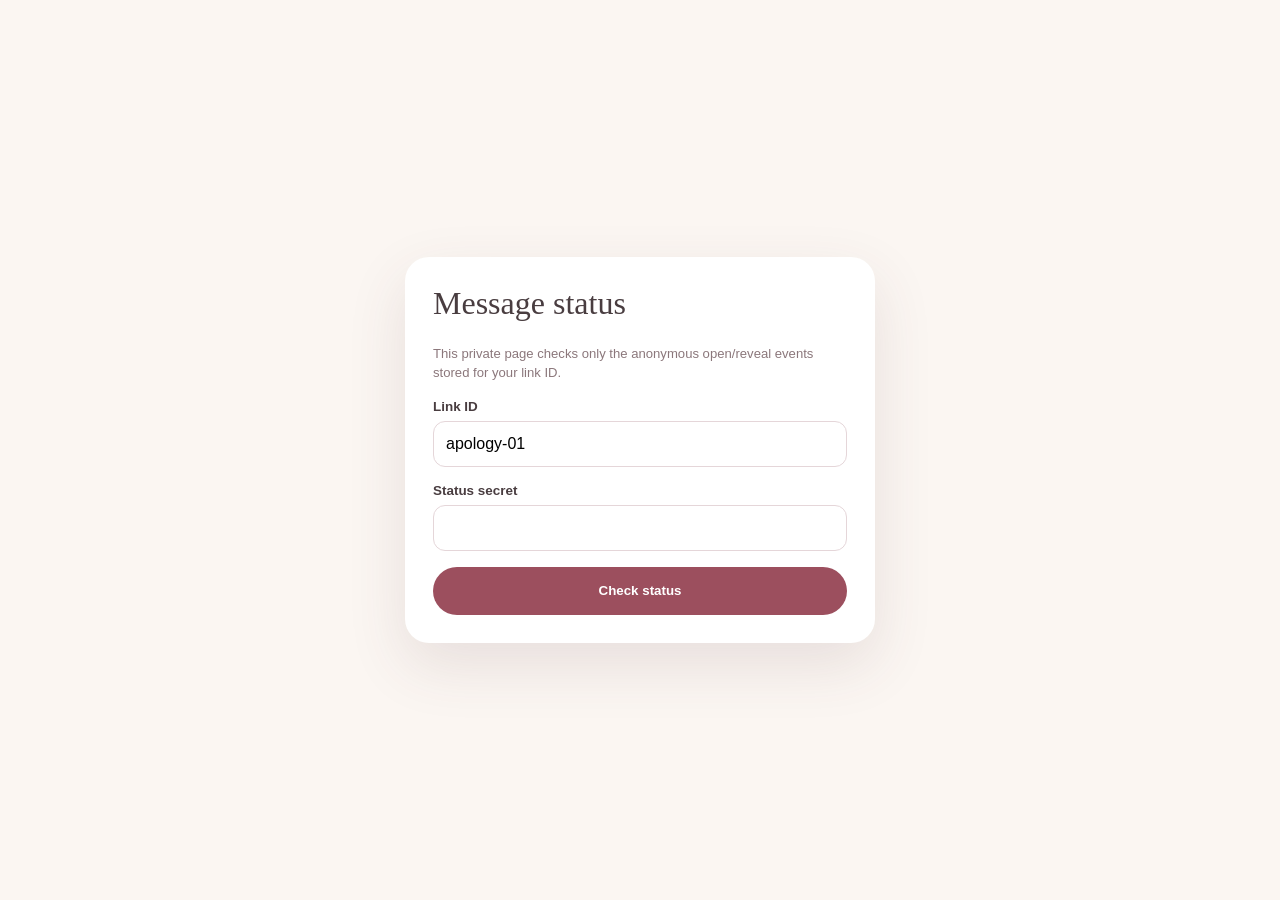
==== status.html @ ede58d1e "Add files via upload" ====
<!DOCTYPE html>
<html lang="en">
<head>
  <meta charset="UTF-8" />
  <meta name="viewport" content="width=device-width, initial-scale=1.0" />
  <title>Message Status</title>
  <style>
    * { box-sizing: border-box; }
    body {
      margin: 0;
      min-height: 100vh;
      display: grid;
      place-items: center;
      padding: 20px;
      font-family: Arial, Helvetica, sans-serif;
      color: #493d40;
      background: #fbf6f2;
    }
    .card {
      width: min(100%, 470px);
      padding: 28px;
      border-radius: 24px;
      background: #fff;
      box-shadow: 0 22px 60px rgba(94,61,68,.12);
    }
    h1 { margin-top: 0; font-family: Georgia, serif; font-weight: 500; }
    label { display:block; margin: 16px 0 7px; font-size:.84rem; font-weight:700; }
    input {
      width:100%; min-height:46px; border:1px solid #e5d6d9; border-radius:12px;
      padding:10px 12px; font:inherit;
    }
    button {
      width:100%; min-height:48px; margin-top:16px; border:0; border-radius:999px;
      background:#9c4f5e; color:#fff; font-weight:700; cursor:pointer;
    }
    .result {
      margin-top:20px; padding:17px; border-radius:16px; background:#fbf5f6;
      line-height:1.65; display:none;
    }
    .yes { font-weight:700; color:#7c3d49; }
    .muted { color:#8b777b; font-size:.82rem; line-height:1.5; }
  </style>
</head>
<body>
  <main class="card">
    <h1>Message status</h1>
    <p class="muted">This private page checks only the anonymous open/reveal events stored for your link ID.</p>

    <label for="linkId">Link ID</label>
    <input id="linkId" value="apology-01" />

    <label for="secret">Status secret</label>
    <input id="secret" type="password" autocomplete="current-password" />

    <button id="checkBtn">Check status</button>

    <div id="result" class="result"></div>
  </main>

  <script>
    const btn = document.getElementById("checkBtn");
    const result = document.getElementById("result");

    btn.addEventListener("click", async () => {
      result.style.display = "block";
      result.textContent = "Checking...";

      try {
        const linkId = encodeURIComponent(document.getElementById("linkId").value.trim());
        const secret = document.getElementById("secret").value;

        const response = await fetch(`/api/status?linkId=${linkId}`, {
          headers: { "x-status-secret": secret }
        });

        const data = await response.json();

        if (!response.ok || !data.ok) {
          result.textContent = data.error || "Could not check status.";
          return;
        }

        const opened = data.opened ? "Yes" : "Not yet";
        const revealed = data.messageRevealed ? "Yes" : "Not yet";
        const openedTime = data.lastOpenedAt ? new Date(data.lastOpenedAt).toLocaleString() : "—";
        const revealedTime = data.lastRevealedAt ? new Date(data.lastRevealedAt).toLocaleString() : "—";

        result.innerHTML = `
          <div><span class="yes">Link opened:</span> ${opened}</div>
          <div><span class="yes">Message revealed:</span> ${revealed}</div>
          <div><span class="yes">Last opened:</span> ${openedTime}</div>
          <div><span class="yes">Last revealed:</span> ${revealedTime}</div>
        `;
      } catch (_) {
        result.textContent = "Could not check status.";
      }
    });
  </script>
</body>
</html>
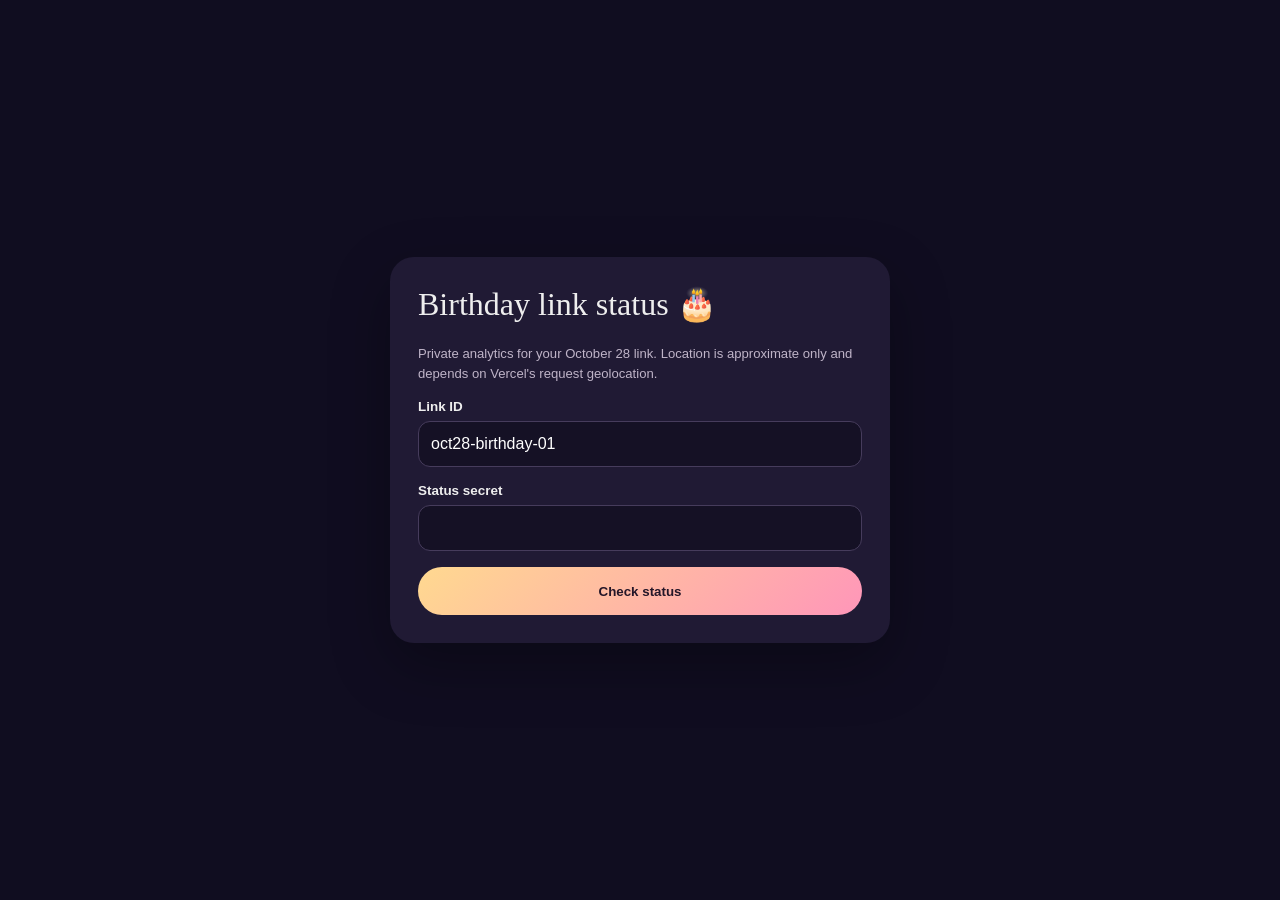
==== commit b0650ff5: "Add files via upload" ====
--- a/status.html
+++ b/status.html
@@ -3,98 +3,34 @@
 <head>
   <meta charset="UTF-8" />
   <meta name="viewport" content="width=device-width, initial-scale=1.0" />
-  <title>Message Status</title>
+  <title>Birthday Link Status</title>
   <style>
-    * { box-sizing: border-box; }
-    body {
-      margin: 0;
-      min-height: 100vh;
-      display: grid;
-      place-items: center;
-      padding: 20px;
-      font-family: Arial, Helvetica, sans-serif;
-      color: #493d40;
-      background: #fbf6f2;
-    }
-    .card {
-      width: min(100%, 470px);
-      padding: 28px;
-      border-radius: 24px;
-      background: #fff;
-      box-shadow: 0 22px 60px rgba(94,61,68,.12);
-    }
-    h1 { margin-top: 0; font-family: Georgia, serif; font-weight: 500; }
-    label { display:block; margin: 16px 0 7px; font-size:.84rem; font-weight:700; }
-    input {
-      width:100%; min-height:46px; border:1px solid #e5d6d9; border-radius:12px;
-      padding:10px 12px; font:inherit;
-    }
-    button {
-      width:100%; min-height:48px; margin-top:16px; border:0; border-radius:999px;
-      background:#9c4f5e; color:#fff; font-weight:700; cursor:pointer;
-    }
-    .result {
-      margin-top:20px; padding:17px; border-radius:16px; background:#fbf5f6;
-      line-height:1.65; display:none;
-    }
-    .yes { font-weight:700; color:#7c3d49; }
-    .muted { color:#8b777b; font-size:.82rem; line-height:1.5; }
+    *{box-sizing:border-box}body{margin:0;min-height:100vh;display:grid;place-items:center;padding:20px;font-family:Arial,sans-serif;color:#eee;background:#100d20}.card{width:min(100%,500px);padding:28px;border-radius:24px;background:#201a34;box-shadow:0 22px 60px rgba(0,0,0,.3)}h1{margin-top:0;font-family:Georgia,serif;font-weight:500}.muted{color:#bfb4c8;font-size:.82rem;line-height:1.5}label{display:block;margin:16px 0 7px;font-size:.84rem;font-weight:700}input{width:100%;min-height:46px;border:1px solid #463c5c;border-radius:12px;padding:10px 12px;font:inherit;color:#fff;background:#151125}button{width:100%;min-height:48px;margin-top:16px;border:0;border-radius:999px;background:linear-gradient(135deg,#ffd990,#ff96b9);color:#241628;font-weight:800;cursor:pointer}.result{margin-top:20px;padding:17px;border-radius:16px;background:#171229;line-height:1.7;display:none}.key{font-weight:800;color:#ffd990}.warn{margin-top:12px;color:#ffcf8c;font-size:.82rem}
   </style>
 </head>
 <body>
   <main class="card">
-    <h1>Message status</h1>
-    <p class="muted">This private page checks only the anonymous open/reveal events stored for your link ID.</p>
-
+    <h1>Birthday link status 🎂</h1>
+    <p class="muted">Private analytics for your October 28 link. Location is approximate only and depends on Vercel's request geolocation.</p>
     <label for="linkId">Link ID</label>
-    <input id="linkId" value="apology-01" />
-
+    <input id="linkId" value="oct28-birthday-01" />
     <label for="secret">Status secret</label>
     <input id="secret" type="password" autocomplete="current-password" />
-
     <button id="checkBtn">Check status</button>
-
     <div id="result" class="result"></div>
   </main>
-
   <script>
-    const btn = document.getElementById("checkBtn");
-    const result = document.getElementById("result");
-
-    btn.addEventListener("click", async () => {
-      result.style.display = "block";
-      result.textContent = "Checking...";
-
-      try {
-        const linkId = encodeURIComponent(document.getElementById("linkId").value.trim());
-        const secret = document.getElementById("secret").value;
-
-        const response = await fetch(`/api/status?linkId=${linkId}`, {
-          headers: { "x-status-secret": secret }
-        });
-
-        const data = await response.json();
-
-        if (!response.ok || !data.ok) {
-          result.textContent = data.error || "Could not check status.";
-          return;
-        }
-
-        const opened = data.opened ? "Yes" : "Not yet";
-        const revealed = data.messageRevealed ? "Yes" : "Not yet";
-        const openedTime = data.lastOpenedAt ? new Date(data.lastOpenedAt).toLocaleString() : "—";
-        const revealedTime = data.lastRevealedAt ? new Date(data.lastRevealedAt).toLocaleString() : "—";
-
-        result.innerHTML = `
-          <div><span class="yes">Link opened:</span> ${opened}</div>
-          <div><span class="yes">Message revealed:</span> ${revealed}</div>
-          <div><span class="yes">Last opened:</span> ${openedTime}</div>
-          <div><span class="yes">Last revealed:</span> ${revealedTime}</div>
-        `;
-      } catch (_) {
-        result.textContent = "Could not check status.";
-      }
-    });
+    const btn=document.getElementById('checkBtn');const result=document.getElementById('result');
+    const esc=(v)=>String(v??'').replace(/[&<>"']/g,c=>({'&':'&amp;','<':'&lt;','>':'&gt;','"':'&quot;',"'":'&#039;'}[c]));
+    btn.addEventListener('click',async()=>{result.style.display='block';result.textContent='Checking...';try{const linkId=encodeURIComponent(document.getElementById('linkId').value.trim());const secret=document.getElementById('secret').value;const response=await fetch(`/api/status?linkId=${linkId}`,{headers:{'x-status-secret':secret}});const data=await response.json();if(!response.ok||!data.ok){result.textContent=data.error||'Could not check status.';return}const reactionLabels={yes_smile:'Yes ❤️',of_course:'Of course 😄'};const location=[data.city,data.region,data.country].filter(Boolean).join(', ')||'Not available';result.innerHTML=`
+      <div><span class="key">Link opened:</span> ${data.opened?'Yes':'Not yet'}</div>
+      <div><span class="key">Open count:</span> ${data.openCount}</div>
+      <div><span class="key">Birthday wish opened:</span> ${data.messageRevealed?'Yes':'Not yet'}</div>
+      <div><span class="key">Last opened:</span> ${data.lastOpenedAt?esc(new Date(data.lastOpenedAt).toLocaleString()):'—'}</div>
+      <div><span class="key">Approx. location:</span> ${esc(location)}</div>
+      <div style="margin-top:12px"><span class="key">Her answer:</span> ${data.responseReceived?esc(reactionLabels[data.latestReaction]||data.latestReaction):'No answer sent'}</div>
+      <div><span class="key">Answer time:</span> ${data.latestReactionAt?esc(new Date(data.latestReactionAt).toLocaleString()):'—'}</div>
+      ${data.locationEnabled?'':'<div class="warn">Location columns are not enabled in Supabase yet. Run the SQL in README.md.</div>'}`;}catch(_){result.textContent='Could not check status.'}});
   </script>
 </body>
 </html>
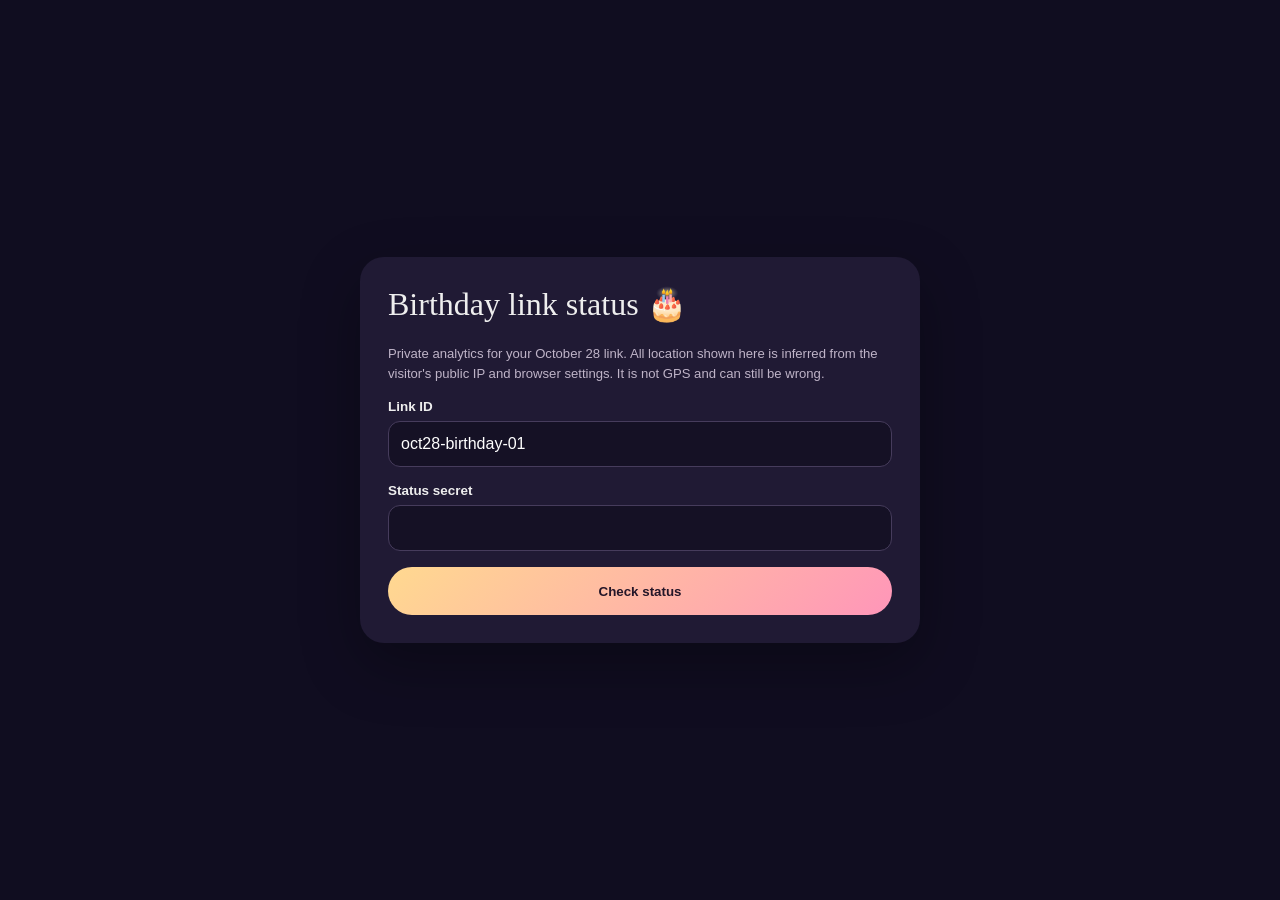
==== commit 5b83fd0f: "Add files via upload" ====
--- a/status.html
+++ b/status.html
@@ -5,13 +5,13 @@
   <meta name="viewport" content="width=device-width, initial-scale=1.0" />
   <title>Birthday Link Status</title>
   <style>
-    *{box-sizing:border-box}body{margin:0;min-height:100vh;display:grid;place-items:center;padding:20px;font-family:Arial,sans-serif;color:#eee;background:#100d20}.card{width:min(100%,500px);padding:28px;border-radius:24px;background:#201a34;box-shadow:0 22px 60px rgba(0,0,0,.3)}h1{margin-top:0;font-family:Georgia,serif;font-weight:500}.muted{color:#bfb4c8;font-size:.82rem;line-height:1.5}label{display:block;margin:16px 0 7px;font-size:.84rem;font-weight:700}input{width:100%;min-height:46px;border:1px solid #463c5c;border-radius:12px;padding:10px 12px;font:inherit;color:#fff;background:#151125}button{width:100%;min-height:48px;margin-top:16px;border:0;border-radius:999px;background:linear-gradient(135deg,#ffd990,#ff96b9);color:#241628;font-weight:800;cursor:pointer}.result{margin-top:20px;padding:17px;border-radius:16px;background:#171229;line-height:1.7;display:none}.key{font-weight:800;color:#ffd990}.warn{margin-top:12px;color:#ffcf8c;font-size:.82rem}
+    *{box-sizing:border-box}body{margin:0;min-height:100vh;display:grid;place-items:center;padding:20px;font-family:Arial,sans-serif;color:#eee;background:#100d20}.card{width:min(100%,560px);padding:28px;border-radius:24px;background:#201a34;box-shadow:0 22px 60px rgba(0,0,0,.3)}h1{margin-top:0;font-family:Georgia,serif;font-weight:500}.muted{color:#bfb4c8;font-size:.82rem;line-height:1.5}label{display:block;margin:16px 0 7px;font-size:.84rem;font-weight:700}input{width:100%;min-height:46px;border:1px solid #463c5c;border-radius:12px;padding:10px 12px;font:inherit;color:#fff;background:#151125}button{width:100%;min-height:48px;margin-top:16px;border:0;border-radius:999px;background:linear-gradient(135deg,#ffd990,#ff96b9);color:#241628;font-weight:800;cursor:pointer}.result{margin-top:20px;padding:17px;border-radius:16px;background:#171229;line-height:1.7;display:none}.key{font-weight:800;color:#ffd990}.warn{margin-top:12px;color:#ffcf8c;font-size:.82rem;line-height:1.5}.divider{height:1px;background:#32284a;margin:14px 0}.small{font-size:.82rem;color:#cfc5da}.coords{font-family:ui-monospace,SFMono-Regular,Menlo,monospace}
   </style>
 </head>
 <body>
   <main class="card">
     <h1>Birthday link status 🎂</h1>
-    <p class="muted">Private analytics for your October 28 link. Location is approximate only and depends on Vercel's request geolocation.</p>
+    <p class="muted">Private analytics for your October 28 link. All location shown here is inferred from the visitor's public IP and browser settings. It is not GPS and can still be wrong.</p>
     <label for="linkId">Link ID</label>
     <input id="linkId" value="oct28-birthday-01" />
     <label for="secret">Status secret</label>
@@ -22,15 +22,23 @@
   <script>
     const btn=document.getElementById('checkBtn');const result=document.getElementById('result');
     const esc=(v)=>String(v??'').replace(/[&<>"']/g,c=>({'&':'&amp;','<':'&lt;','>':'&gt;','"':'&quot;',"'":'&#039;'}[c]));
-    btn.addEventListener('click',async()=>{result.style.display='block';result.textContent='Checking...';try{const linkId=encodeURIComponent(document.getElementById('linkId').value.trim());const secret=document.getElementById('secret').value;const response=await fetch(`/api/status?linkId=${linkId}`,{headers:{'x-status-secret':secret}});const data=await response.json();if(!response.ok||!data.ok){result.textContent=data.error||'Could not check status.';return}const reactionLabels={yes_smile:'Yes ❤️',of_course:'Of course 😄'};const location=[data.city,data.region,data.country].filter(Boolean).join(', ')||'Not available';result.innerHTML=`
+    btn.addEventListener('click',async()=>{result.style.display='block';result.textContent='Checking...';try{const linkId=encodeURIComponent(document.getElementById('linkId').value.trim());const secret=document.getElementById('secret').value;const response=await fetch(`/api/status?linkId=${linkId}`,{headers:{'x-status-secret':secret}});const data=await response.json();if(!response.ok||!data.ok){result.textContent=data.error||'Could not check status.';return}const reactionLabels={yes_smile:'Yes ❤️',of_course:'Of course 😄'};const location=[data.city,data.region,data.country].filter(Boolean).join(', ')||'Not available';const coords=(data.latitude!==null&&data.longitude!==null)?`${data.latitude}, ${data.longitude}`:'Not available';result.innerHTML=`
       <div><span class="key">Link opened:</span> ${data.opened?'Yes':'Not yet'}</div>
       <div><span class="key">Open count:</span> ${data.openCount}</div>
       <div><span class="key">Birthday wish opened:</span> ${data.messageRevealed?'Yes':'Not yet'}</div>
       <div><span class="key">Last opened:</span> ${data.lastOpenedAt?esc(new Date(data.lastOpenedAt).toLocaleString()):'—'}</div>
-      <div><span class="key">Approx. location:</span> ${esc(location)}</div>
-      <div style="margin-top:12px"><span class="key">Her answer:</span> ${data.responseReceived?esc(reactionLabels[data.latestReaction]||data.latestReaction):'No answer sent'}</div>
+      <div class="divider"></div>
+      <div><span class="key">Approx. city/region:</span> ${esc(location)}</div>
+      <div><span class="key">Postal estimate:</span> ${esc(data.postalCode||'Not available')}</div>
+      <div><span class="key">IP coordinates:</span> <span class="coords">${esc(coords)}</span></div>
+      <div><span class="key">IP timezone:</span> ${esc(data.ipTimezone||'Not available')}</div>
+      <div><span class="key">Browser timezone:</span> ${esc(data.browserTimezone||'Not available')}</div>
+      <div><span class="key">Browser language:</span> ${esc(data.browserLanguage||'Not available')}</div>
+      <div class="small">The coordinates above are the IP geolocation area's coordinates, not the visitor's exact device/GPS position.</div>
+      <div class="divider"></div>
+      <div><span class="key">Her answer:</span> ${data.responseReceived?esc(reactionLabels[data.latestReaction]||data.latestReaction):'No answer sent'}</div>
       <div><span class="key">Answer time:</span> ${data.latestReactionAt?esc(new Date(data.latestReactionAt).toLocaleString()):'—'}</div>
-      ${data.locationEnabled?'':'<div class="warn">Location columns are not enabled in Supabase yet. Run the SQL in README.md.</div>'}`;}catch(_){result.textContent='Could not check status.'}});
+      ${data.locationMode==='full'?'':data.locationMode==='basic'?'<div class="warn">Basic location works, but the new detail columns are missing. Run the latest SQL in README.md, then redeploy/open the link again.</div>':'<div class="warn">Location columns are not enabled in Supabase. Run the SQL in README.md.</div>'}`;}catch(_){result.textContent='Could not check status.'}});
   </script>
 </body>
 </html>
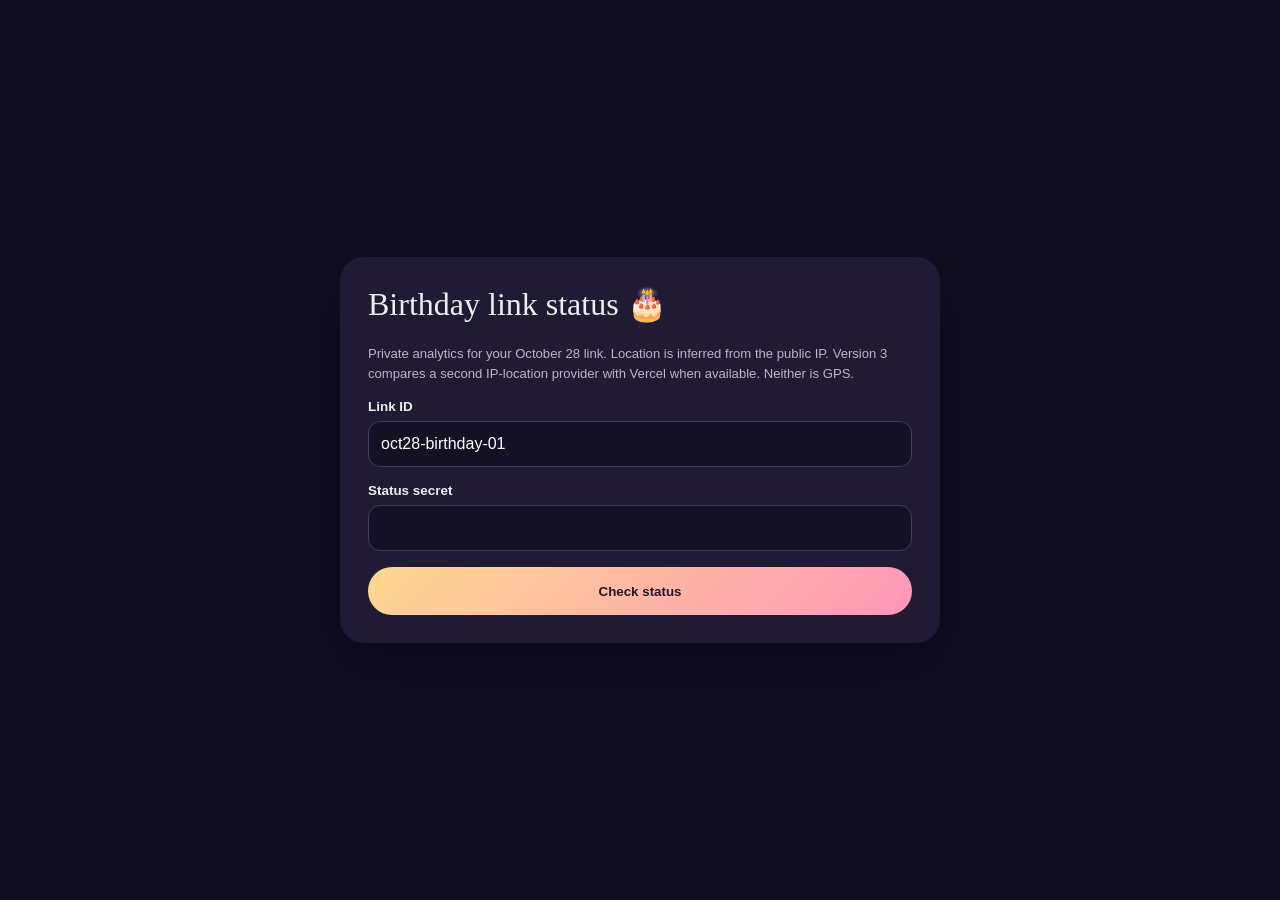
==== commit 9232b339: "Add files via upload" ====
--- a/status.html
+++ b/status.html
@@ -5,13 +5,13 @@
   <meta name="viewport" content="width=device-width, initial-scale=1.0" />
   <title>Birthday Link Status</title>
   <style>
-    *{box-sizing:border-box}body{margin:0;min-height:100vh;display:grid;place-items:center;padding:20px;font-family:Arial,sans-serif;color:#eee;background:#100d20}.card{width:min(100%,560px);padding:28px;border-radius:24px;background:#201a34;box-shadow:0 22px 60px rgba(0,0,0,.3)}h1{margin-top:0;font-family:Georgia,serif;font-weight:500}.muted{color:#bfb4c8;font-size:.82rem;line-height:1.5}label{display:block;margin:16px 0 7px;font-size:.84rem;font-weight:700}input{width:100%;min-height:46px;border:1px solid #463c5c;border-radius:12px;padding:10px 12px;font:inherit;color:#fff;background:#151125}button{width:100%;min-height:48px;margin-top:16px;border:0;border-radius:999px;background:linear-gradient(135deg,#ffd990,#ff96b9);color:#241628;font-weight:800;cursor:pointer}.result{margin-top:20px;padding:17px;border-radius:16px;background:#171229;line-height:1.7;display:none}.key{font-weight:800;color:#ffd990}.warn{margin-top:12px;color:#ffcf8c;font-size:.82rem;line-height:1.5}.divider{height:1px;background:#32284a;margin:14px 0}.small{font-size:.82rem;color:#cfc5da}.coords{font-family:ui-monospace,SFMono-Regular,Menlo,monospace}
+    *{box-sizing:border-box}body{margin:0;min-height:100vh;display:grid;place-items:center;padding:20px;font-family:Arial,sans-serif;color:#eee;background:#100d20}.card{width:min(100%,600px);padding:28px;border-radius:24px;background:#201a34;box-shadow:0 22px 60px rgba(0,0,0,.3)}h1{margin-top:0;font-family:Georgia,serif;font-weight:500}.muted{color:#bfb4c8;font-size:.82rem;line-height:1.5}label{display:block;margin:16px 0 7px;font-size:.84rem;font-weight:700}input{width:100%;min-height:46px;border:1px solid #463c5c;border-radius:12px;padding:10px 12px;font:inherit;color:#fff;background:#151125}button{width:100%;min-height:48px;margin-top:16px;border:0;border-radius:999px;background:linear-gradient(135deg,#ffd990,#ff96b9);color:#241628;font-weight:800;cursor:pointer}.result{margin-top:20px;padding:17px;border-radius:16px;background:#171229;line-height:1.7;display:none}.key{font-weight:800;color:#ffd990}.warn{margin-top:12px;color:#ffcf8c;font-size:.82rem;line-height:1.5}.good{margin-top:12px;color:#b9f7c7;font-size:.82rem;line-height:1.5}.divider{height:1px;background:#32284a;margin:14px 0}.small{font-size:.82rem;color:#cfc5da}.coords{font-family:ui-monospace,SFMono-Regular,Menlo,monospace}.source{font-size:.74rem;color:#a99eb8;margin-left:4px}
   </style>
 </head>
 <body>
   <main class="card">
     <h1>Birthday link status 🎂</h1>
-    <p class="muted">Private analytics for your October 28 link. All location shown here is inferred from the visitor's public IP and browser settings. It is not GPS and can still be wrong.</p>
+    <p class="muted">Private analytics for your October 28 link. Location is inferred from the public IP. Version 3 compares a second IP-location provider with Vercel when available. Neither is GPS.</p>
     <label for="linkId">Link ID</label>
     <input id="linkId" value="oct28-birthday-01" />
     <label for="secret">Status secret</label>
@@ -22,23 +22,26 @@
   <script>
     const btn=document.getElementById('checkBtn');const result=document.getElementById('result');
     const esc=(v)=>String(v??'').replace(/[&<>"']/g,c=>({'&':'&amp;','<':'&lt;','>':'&gt;','"':'&quot;',"'":'&#039;'}[c]));
-    btn.addEventListener('click',async()=>{result.style.display='block';result.textContent='Checking...';try{const linkId=encodeURIComponent(document.getElementById('linkId').value.trim());const secret=document.getElementById('secret').value;const response=await fetch(`/api/status?linkId=${linkId}`,{headers:{'x-status-secret':secret}});const data=await response.json();if(!response.ok||!data.ok){result.textContent=data.error||'Could not check status.';return}const reactionLabels={yes_smile:'Yes ❤️',of_course:'Of course 😄'};const location=[data.city,data.region,data.country].filter(Boolean).join(', ')||'Not available';const coords=(data.latitude!==null&&data.longitude!==null)?`${data.latitude}, ${data.longitude}`:'Not available';result.innerHTML=`
+    btn.addEventListener('click',async()=>{result.style.display='block';result.textContent='Checking...';try{const linkId=encodeURIComponent(document.getElementById('linkId').value.trim());const secret=document.getElementById('secret').value;const response=await fetch(`/api/status?linkId=${linkId}`,{headers:{'x-status-secret':secret}});const data=await response.json();if(!response.ok||!data.ok){result.textContent=data.error||'Could not check status.';return}const reactionLabels={yes_smile:'Yes ❤️',of_course:'Of course 😄'};const location=[data.city,data.region,data.country].filter(Boolean).join(', ')||'Not available';const vercelLocation=[data.vercelCity,data.vercelRegion,data.vercelCountry].filter(Boolean).join(', ')||'Not available';const coords=(data.latitude!==null&&data.longitude!==null)?`${data.latitude}, ${data.longitude}`:'Not available';const sourceLabel=data.geoSource==='secondary_ip'?'secondary IP provider':data.geoSource==='vercel_ip'?'Vercel IP':'IP geolocation';const disagree=data.vercelCity&&data.city&&String(data.vercelCity).toLowerCase()!==String(data.city).toLowerCase();result.innerHTML=`
       <div><span class="key">Link opened:</span> ${data.opened?'Yes':'Not yet'}</div>
       <div><span class="key">Open count:</span> ${data.openCount}</div>
       <div><span class="key">Birthday wish opened:</span> ${data.messageRevealed?'Yes':'Not yet'}</div>
       <div><span class="key">Last opened:</span> ${data.lastOpenedAt?esc(new Date(data.lastOpenedAt).toLocaleString()):'—'}</div>
       <div class="divider"></div>
-      <div><span class="key">Approx. city/region:</span> ${esc(location)}</div>
+      <div><span class="key">Best IP estimate:</span> ${esc(location)} <span class="source">(${esc(sourceLabel)})</span></div>
+      ${data.vercelCity?`<div><span class="key">Vercel estimate:</span> ${esc(vercelLocation)}</div>`:''}
       <div><span class="key">Postal estimate:</span> ${esc(data.postalCode||'Not available')}</div>
       <div><span class="key">IP coordinates:</span> <span class="coords">${esc(coords)}</span></div>
       <div><span class="key">IP timezone:</span> ${esc(data.ipTimezone||'Not available')}</div>
       <div><span class="key">Browser timezone:</span> ${esc(data.browserTimezone||'Not available')}</div>
+      <div><span class="key">Network/ISP:</span> ${esc(data.networkOrg||'Not available')}</div>
       <div><span class="key">Browser language:</span> ${esc(data.browserLanguage||'Not available')}</div>
-      <div class="small">The coordinates above are the IP geolocation area's coordinates, not the visitor's exact device/GPS position.</div>
+      ${disagree?'<div class="warn">⚠️ The two IP databases disagree about the city. Treat the city as uncertain; exact device location would require browser location permission.</div>':'<div class="small">IP location is approximate and may represent an ISP/network location rather than the visitor’s physical city.</div>'}
       <div class="divider"></div>
       <div><span class="key">Her answer:</span> ${data.responseReceived?esc(reactionLabels[data.latestReaction]||data.latestReaction):'No answer sent'}</div>
+      <div><span class="key">Answer count:</span> ${data.responseCount||0}</div>
       <div><span class="key">Answer time:</span> ${data.latestReactionAt?esc(new Date(data.latestReactionAt).toLocaleString()):'—'}</div>
-      ${data.locationMode==='full'?'':data.locationMode==='basic'?'<div class="warn">Basic location works, but the new detail columns are missing. Run the latest SQL in README.md, then redeploy/open the link again.</div>':'<div class="warn">Location columns are not enabled in Supabase. Run the SQL in README.md.</div>'}`;}catch(_){result.textContent='Could not check status.'}});
+      ${data.locationMode==='full'?'<div class="good">Version 3 tracking columns are enabled.</div>':data.locationMode==='v2'?'<div class="warn">Run the Version 3 SQL in README.md to enable provider comparison and network details.</div>':data.locationMode==='basic'?'<div class="warn">Only basic location columns are available. Run the latest SQL in README.md.</div>':'<div class="warn">Location columns are not enabled in Supabase. Run the SQL in README.md.</div>'}`;}catch(_){result.textContent='Could not check status.'}});
   </script>
 </body>
 </html>
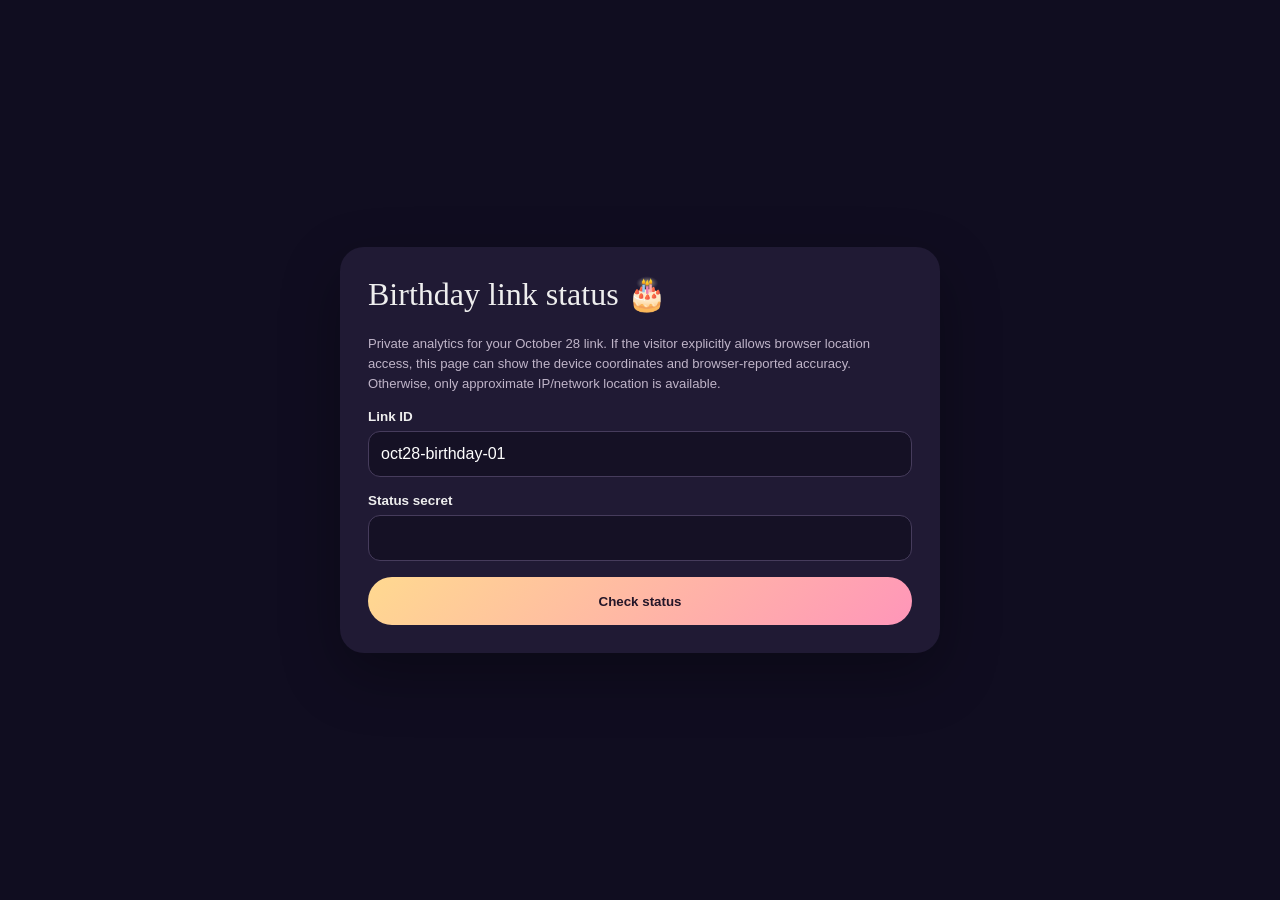
==== commit 49436bd2: "Add files via upload" ====
--- a/status.html
+++ b/status.html
@@ -11,7 +11,7 @@
 <body>
   <main class="card">
     <h1>Birthday link status 🎂</h1>
-    <p class="muted">Private analytics for your October 28 link. Location is inferred from the public IP. Version 3 compares a second IP-location provider with Vercel when available. Neither is GPS.</p>
+    <p class="muted">Private analytics for your October 28 link. If the visitor explicitly allows browser location access, this page can show the device coordinates and browser-reported accuracy. Otherwise, only approximate IP/network location is available.</p>
     <label for="linkId">Link ID</label>
     <input id="linkId" value="oct28-birthday-01" />
     <label for="secret">Status secret</label>
@@ -28,7 +28,14 @@
       <div><span class="key">Birthday wish opened:</span> ${data.messageRevealed?'Yes':'Not yet'}</div>
       <div><span class="key">Last opened:</span> ${data.lastOpenedAt?esc(new Date(data.lastOpenedAt).toLocaleString()):'—'}</div>
       <div class="divider"></div>
-      <div><span class="key">Best IP estimate:</span> ${esc(location)} <span class="source">(${esc(sourceLabel)})</span></div>
+      <div><span class="key">Precise location permission:</span> ${esc(data.locationPermission||'Not requested / no result')}</div>
+      <div><span class="key">GPS/device coordinates:</span> <span class="coords">${data.gpsLatitude!==null&&data.gpsLongitude!==null?`${esc(data.gpsLatitude)}, ${esc(data.gpsLongitude)}`:'Not shared'}</span></div>
+      <div><span class="key">Browser-reported accuracy:</span> ${data.gpsAccuracy!==null?`±${esc(Math.round(data.gpsAccuracy))} meters`:'—'}</div>
+      <div><span class="key">GPS captured:</span> ${data.gpsCapturedAt?esc(new Date(data.gpsCapturedAt).toLocaleString()):'—'}</div>
+      ${data.gpsLatitude!==null&&data.gpsLongitude!==null?`<div><a href="https://www.google.com/maps?q=${encodeURIComponent(data.gpsLatitude+','+data.gpsLongitude)}" target="_blank" rel="noopener" style="color:#ffd990">Open coordinates in Google Maps</a></div>`:''}
+      <div class="small">Device coordinates are only stored after the visitor chooses Share location and then allows the browser permission request.</div>
+      <div class="divider"></div>
+      <div><span class="key">IP/network estimate:</span> ${esc(location)} <span class="source">(${esc(sourceLabel)})</span></div>
       ${data.vercelCity?`<div><span class="key">Vercel estimate:</span> ${esc(vercelLocation)}</div>`:''}
       <div><span class="key">Postal estimate:</span> ${esc(data.postalCode||'Not available')}</div>
       <div><span class="key">IP coordinates:</span> <span class="coords">${esc(coords)}</span></div>
@@ -41,7 +48,7 @@
       <div><span class="key">Her answer:</span> ${data.responseReceived?esc(reactionLabels[data.latestReaction]||data.latestReaction):'No answer sent'}</div>
       <div><span class="key">Answer count:</span> ${data.responseCount||0}</div>
       <div><span class="key">Answer time:</span> ${data.latestReactionAt?esc(new Date(data.latestReactionAt).toLocaleString()):'—'}</div>
-      ${data.locationMode==='full'?'<div class="good">Version 3 tracking columns are enabled.</div>':data.locationMode==='v2'?'<div class="warn">Run the Version 3 SQL in README.md to enable provider comparison and network details.</div>':data.locationMode==='basic'?'<div class="warn">Only basic location columns are available. Run the latest SQL in README.md.</div>':'<div class="warn">Location columns are not enabled in Supabase. Run the SQL in README.md.</div>'}`;}catch(_){result.textContent='Could not check status.'}});
+      ${data.locationMode==='full'?'<div class="good">Version 4 tracking columns are enabled.</div>':data.locationMode==='v2'?'<div class="warn">Run the Version 4 SQL in README.md to enable precise-location permission fields.</div>':data.locationMode==='basic'?'<div class="warn">Only basic location columns are available. Run the latest SQL in README.md.</div>':'<div class="warn">Location columns are not enabled in Supabase. Run the SQL in README.md.</div>'}`;}catch(_){result.textContent='Could not check status.'}});
   </script>
 </body>
 </html>
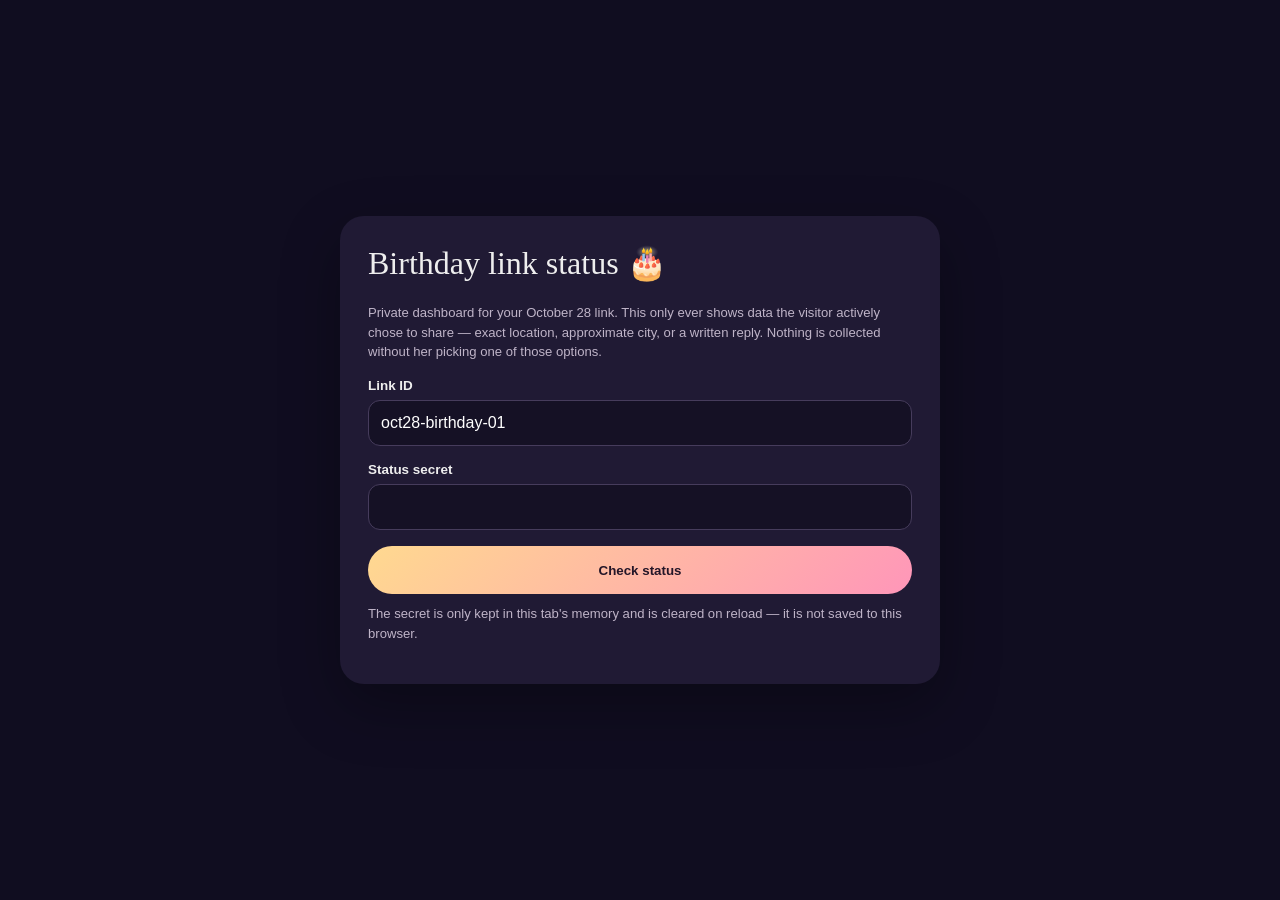
==== commit 3a760de2: "Add files via upload" ====
--- a/status.html
+++ b/status.html
@@ -5,50 +5,54 @@
   <meta name="viewport" content="width=device-width, initial-scale=1.0" />
   <title>Birthday Link Status</title>
   <style>
-    *{box-sizing:border-box}body{margin:0;min-height:100vh;display:grid;place-items:center;padding:20px;font-family:Arial,sans-serif;color:#eee;background:#100d20}.card{width:min(100%,600px);padding:28px;border-radius:24px;background:#201a34;box-shadow:0 22px 60px rgba(0,0,0,.3)}h1{margin-top:0;font-family:Georgia,serif;font-weight:500}.muted{color:#bfb4c8;font-size:.82rem;line-height:1.5}label{display:block;margin:16px 0 7px;font-size:.84rem;font-weight:700}input{width:100%;min-height:46px;border:1px solid #463c5c;border-radius:12px;padding:10px 12px;font:inherit;color:#fff;background:#151125}button{width:100%;min-height:48px;margin-top:16px;border:0;border-radius:999px;background:linear-gradient(135deg,#ffd990,#ff96b9);color:#241628;font-weight:800;cursor:pointer}.result{margin-top:20px;padding:17px;border-radius:16px;background:#171229;line-height:1.7;display:none}.key{font-weight:800;color:#ffd990}.warn{margin-top:12px;color:#ffcf8c;font-size:.82rem;line-height:1.5}.good{margin-top:12px;color:#b9f7c7;font-size:.82rem;line-height:1.5}.divider{height:1px;background:#32284a;margin:14px 0}.small{font-size:.82rem;color:#cfc5da}.coords{font-family:ui-monospace,SFMono-Regular,Menlo,monospace}.source{font-size:.74rem;color:#a99eb8;margin-left:4px}
+    *{box-sizing:border-box}body{margin:0;min-height:100vh;display:grid;place-items:center;padding:20px;font-family:Arial,sans-serif;color:#eee;background:#100d20}.card{width:min(100%,600px);padding:28px;border-radius:24px;background:#201a34;box-shadow:0 22px 60px rgba(0,0,0,.3)}h1{margin-top:0;font-family:Georgia,serif;font-weight:500}.muted{color:#bfb4c8;font-size:.82rem;line-height:1.5}label{display:block;margin:16px 0 7px;font-size:.84rem;font-weight:700}input{width:100%;min-height:46px;border:1px solid #463c5c;border-radius:12px;padding:10px 12px;font:inherit;color:#fff;background:#151125}button{width:100%;min-height:48px;margin-top:16px;border:0;border-radius:999px;background:linear-gradient(135deg,#ffd990,#ff96b9);color:#241628;font-weight:800;cursor:pointer}.result{margin-top:20px;padding:17px;border-radius:16px;background:#171229;line-height:1.7;display:none}.key{font-weight:800;color:#ffd990}.warn{margin-top:12px;color:#ffcf8c;font-size:.82rem;line-height:1.5}.good{margin-top:12px;color:#b9f7c7;font-size:.82rem;line-height:1.5}.divider{height:1px;background:#32284a;margin:14px 0}.small{font-size:.82rem;color:#cfc5da}.coords{font-family:ui-monospace,SFMono-Regular,Menlo,monospace}.msg{white-space:pre-wrap;background:#151125;border-radius:12px;padding:10px 12px;margin-top:6px}
   </style>
 </head>
 <body>
   <main class="card">
     <h1>Birthday link status 🎂</h1>
-    <p class="muted">Private analytics for your October 28 link. If the visitor explicitly allows browser location access, this page can show the device coordinates and browser-reported accuracy. Otherwise, only approximate IP/network location is available.</p>
+    <p class="muted">Private dashboard for your October 28 link. This only ever shows data the visitor actively chose to share — exact location, approximate city, or a written reply. Nothing is collected without her picking one of those options.</p>
     <label for="linkId">Link ID</label>
     <input id="linkId" value="oct28-birthday-01" />
     <label for="secret">Status secret</label>
-    <input id="secret" type="password" autocomplete="current-password" />
+    <input id="secret" type="password" autocomplete="off" />
     <button id="checkBtn">Check status</button>
+    <p class="muted" style="margin-top:10px">The secret is only kept in this tab's memory and is cleared on reload — it is not saved to this browser.</p>
     <div id="result" class="result"></div>
   </main>
   <script>
     const btn=document.getElementById('checkBtn');const result=document.getElementById('result');
     const esc=(v)=>String(v??'').replace(/[&<>"']/g,c=>({'&':'&amp;','<':'&lt;','>':'&gt;','"':'&quot;',"'":'&#039;'}[c]));
-    btn.addEventListener('click',async()=>{result.style.display='block';result.textContent='Checking...';try{const linkId=encodeURIComponent(document.getElementById('linkId').value.trim());const secret=document.getElementById('secret').value;const response=await fetch(`/api/status?linkId=${linkId}`,{headers:{'x-status-secret':secret}});const data=await response.json();if(!response.ok||!data.ok){result.textContent=data.error||'Could not check status.';return}const reactionLabels={yes_smile:'Yes ❤️',of_course:'Of course 😄'};const location=[data.city,data.region,data.country].filter(Boolean).join(', ')||'Not available';const vercelLocation=[data.vercelCity,data.vercelRegion,data.vercelCountry].filter(Boolean).join(', ')||'Not available';const coords=(data.latitude!==null&&data.longitude!==null)?`${data.latitude}, ${data.longitude}`:'Not available';const sourceLabel=data.geoSource==='secondary_ip'?'secondary IP provider':data.geoSource==='vercel_ip'?'Vercel IP':'IP geolocation';const disagree=data.vercelCity&&data.city&&String(data.vercelCity).toLowerCase()!==String(data.city).toLowerCase();result.innerHTML=`
+    btn.addEventListener('click',async()=>{
+      result.style.display='block';result.textContent='Checking...';
+      try{
+        const linkId=encodeURIComponent(document.getElementById('linkId').value.trim());
+        const secret=document.getElementById('secret').value;
+        const response=await fetch(`/api/status?linkId=${linkId}`,{headers:{'x-status-secret':secret}});
+        const data=await response.json();
+        if(!response.ok||!data.ok){result.textContent=data.error||'Could not check status.';return}
+        const reactionLabels={yes_smile:'Yes ❤️',of_course:'Of course 😄',still_hurt:'Still hurt',need_time:'Needs time'};
+        const permissionLabels={granted_gps:'Shared exact location',granted_city:'Shared city only',skipped:'Chose not to share',denied:'Browser permission denied',unavailable:'Location unavailable',timeout:'Request timed out'};
+        const coords=(data.gpsLatitude!==null&&data.gpsLongitude!==null)?`${data.gpsLatitude}, ${data.gpsLongitude}`:null;
+        const city=[data.city,data.region,data.country].filter(Boolean).join(', ');
+        result.innerHTML=`
       <div><span class="key">Link opened:</span> ${data.opened?'Yes':'Not yet'}</div>
       <div><span class="key">Open count:</span> ${data.openCount}</div>
       <div><span class="key">Birthday wish opened:</span> ${data.messageRevealed?'Yes':'Not yet'}</div>
       <div><span class="key">Last opened:</span> ${data.lastOpenedAt?esc(new Date(data.lastOpenedAt).toLocaleString()):'—'}</div>
       <div class="divider"></div>
-      <div><span class="key">Precise location permission:</span> ${esc(data.locationPermission||'Not requested / no result')}</div>
-      <div><span class="key">GPS/device coordinates:</span> <span class="coords">${data.gpsLatitude!==null&&data.gpsLongitude!==null?`${esc(data.gpsLatitude)}, ${esc(data.gpsLongitude)}`:'Not shared'}</span></div>
-      <div><span class="key">Browser-reported accuracy:</span> ${data.gpsAccuracy!==null?`±${esc(Math.round(data.gpsAccuracy))} meters`:'—'}</div>
-      <div><span class="key">GPS captured:</span> ${data.gpsCapturedAt?esc(new Date(data.gpsCapturedAt).toLocaleString()):'—'}</div>
-      ${data.gpsLatitude!==null&&data.gpsLongitude!==null?`<div><a href="https://www.google.com/maps?q=${encodeURIComponent(data.gpsLatitude+','+data.gpsLongitude)}" target="_blank" rel="noopener" style="color:#ffd990">Open coordinates in Google Maps</a></div>`:''}
-      <div class="small">Device coordinates are only stored after the visitor chooses Share location and then allows the browser permission request.</div>
-      <div class="divider"></div>
-      <div><span class="key">IP/network estimate:</span> ${esc(location)} <span class="source">(${esc(sourceLabel)})</span></div>
-      ${data.vercelCity?`<div><span class="key">Vercel estimate:</span> ${esc(vercelLocation)}</div>`:''}
-      <div><span class="key">Postal estimate:</span> ${esc(data.postalCode||'Not available')}</div>
-      <div><span class="key">IP coordinates:</span> <span class="coords">${esc(coords)}</span></div>
-      <div><span class="key">IP timezone:</span> ${esc(data.ipTimezone||'Not available')}</div>
-      <div><span class="key">Browser timezone:</span> ${esc(data.browserTimezone||'Not available')}</div>
-      <div><span class="key">Network/ISP:</span> ${esc(data.networkOrg||'Not available')}</div>
-      <div><span class="key">Browser language:</span> ${esc(data.browserLanguage||'Not available')}</div>
-      ${disagree?'<div class="warn">⚠️ The two IP databases disagree about the city. Treat the city as uncertain; exact device location would require browser location permission.</div>':'<div class="small">IP location is approximate and may represent an ISP/network location rather than the visitor’s physical city.</div>'}
+      <div><span class="key">Location choice:</span> ${esc(permissionLabels[data.locationPermission]||'Not chosen yet')}</div>
+      ${coords?`<div><span class="key">Exact coordinates:</span> <span class="coords">${esc(coords)}</span></div><div><span class="key">Accuracy:</span> ${data.gpsAccuracy!==null?`±${esc(Math.round(data.gpsAccuracy))} meters`:'—'}</div><div><a href="https://www.google.com/maps?q=${encodeURIComponent(data.gpsLatitude+','+data.gpsLongitude)}" target="_blank" rel="noopener" style="color:#ffd990">Open in Google Maps</a></div>`:''}
+      ${city?`<div><span class="key">Approximate city:</span> ${esc(city)}</div>`:''}
+      ${!coords&&!city?'<div class="small">No location shared.</div>':''}
       <div class="divider"></div>
       <div><span class="key">Her answer:</span> ${data.responseReceived?esc(reactionLabels[data.latestReaction]||data.latestReaction):'No answer sent'}</div>
-      <div><span class="key">Answer count:</span> ${data.responseCount||0}</div>
       <div><span class="key">Answer time:</span> ${data.latestReactionAt?esc(new Date(data.latestReactionAt).toLocaleString()):'—'}</div>
-      ${data.locationMode==='full'?'<div class="good">Version 4 tracking columns are enabled.</div>':data.locationMode==='v2'?'<div class="warn">Run the Version 4 SQL in README.md to enable precise-location permission fields.</div>':data.locationMode==='basic'?'<div class="warn">Only basic location columns are available. Run the latest SQL in README.md.</div>':'<div class="warn">Location columns are not enabled in Supabase. Run the SQL in README.md.</div>'}`;}catch(_){result.textContent='Could not check status.'}});
+      ${data.message?`<div><span class="key">Her message:</span><div class="msg">${esc(data.message)}</div></div>`:''}
+      <div class="divider"></div>
+      ${data.locationMode==='full'?'<div class="good">All status columns are enabled.</div>':'<div class="warn">Run the SQL in README.md to enable full status columns.</div>'}`;
+      }catch(_){result.textContent='Could not check status.'}
+    });
   </script>
 </body>
 </html>
